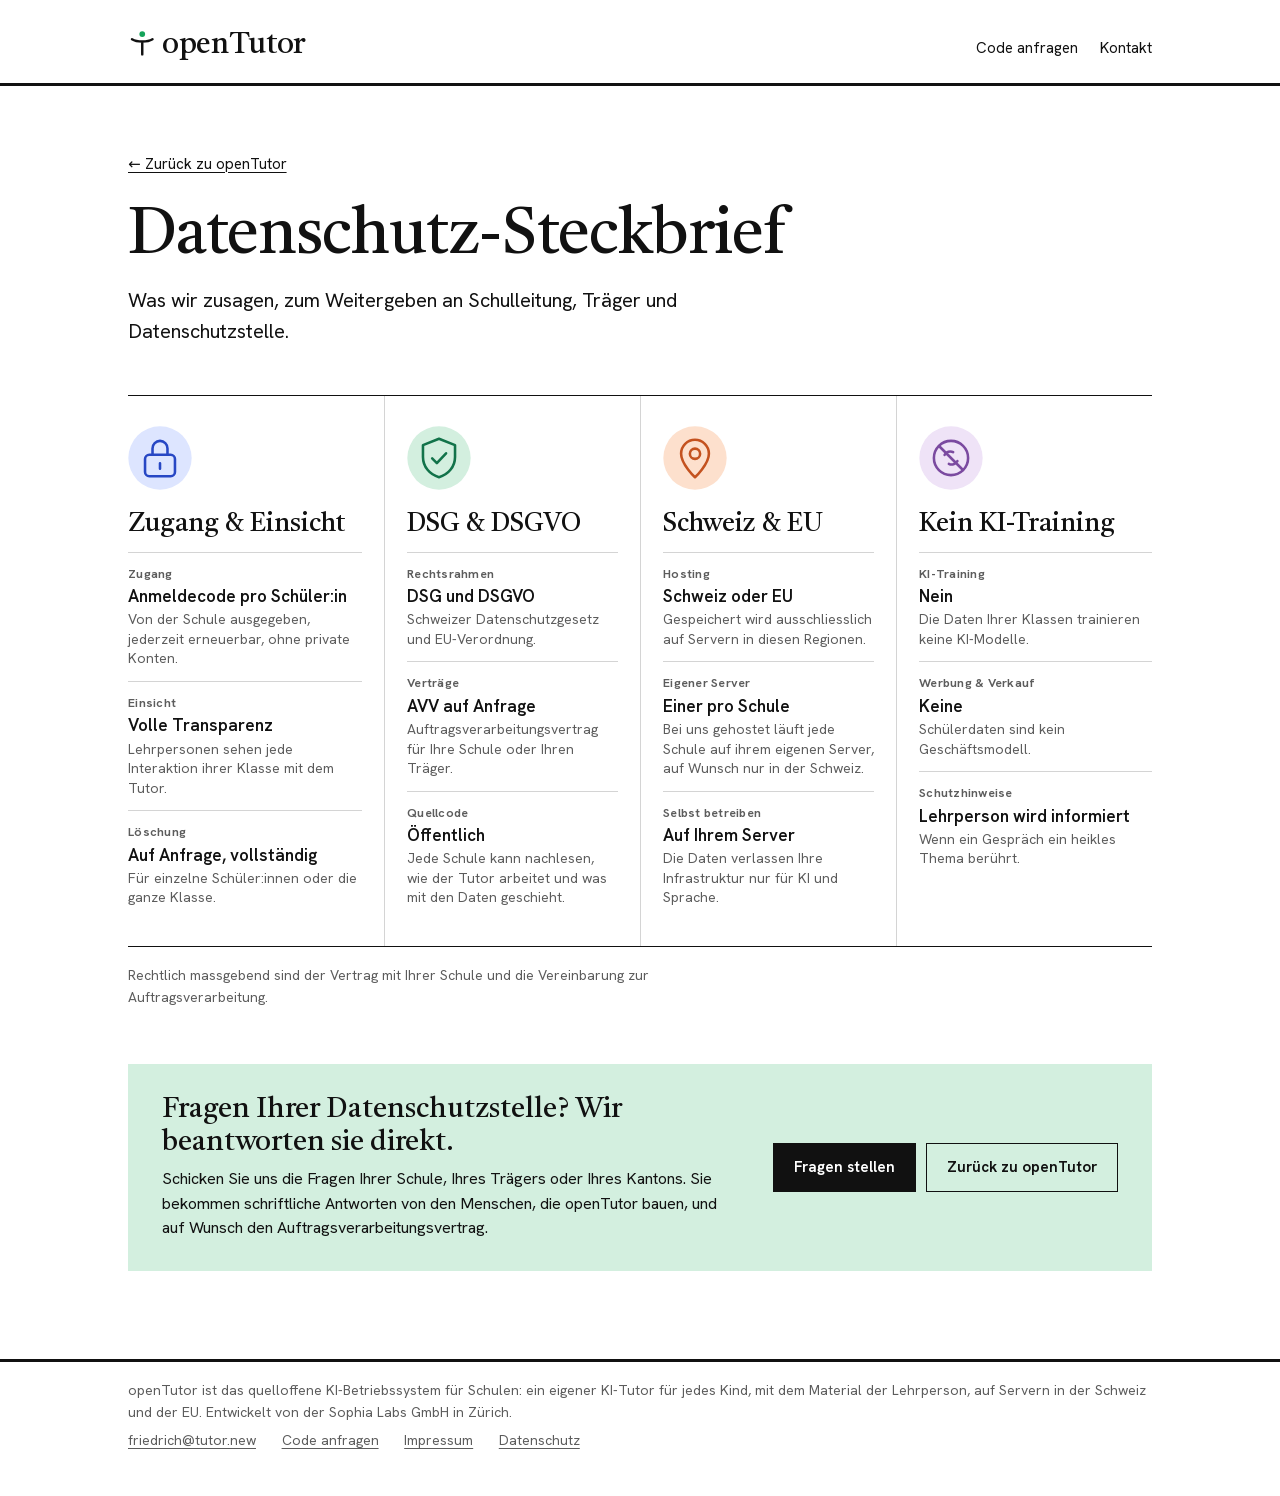
==== datenschutz/index.html @ 9e10bba2 "openTutor: structured data, clean addresses, fixed description line Subpages move to /datenschutz/, " ====
<!doctype html>
<html lang="de">
<head>
    <meta charset="utf-8">
    <meta name="viewport" content="width=device-width, initial-scale=1">
    <title>Datenschutz-Steckbrief – openTutor</title>
    <meta name="description" content="Wie openTutor mit den Daten von Schüler:innen umgeht: DSG und DSGVO, Hosting in der Schweiz oder der EU, kein KI-Training. Der Steckbrief zum Weitergeben.">
    <link rel="canonical" href="https://open.tutor.new/datenschutz/">
    <link rel="icon" href="/favicon.ico" sizes="32x32">
    <link rel="icon" href="/favicon.svg" type="image/svg+xml">
    <link rel="icon" href="/favicon-96.png" type="image/png" sizes="96x96">
    <link rel="apple-touch-icon" href="/apple-touch-icon.png">
    <link rel="manifest" href="/site.webmanifest">
    <meta name="theme-color" content="#ffffff">
    <meta property="og:type" content="website">
    <meta property="og:site_name" content="openTutor">
    <meta property="og:locale" content="de_CH">
    <meta property="og:url" content="https://open.tutor.new/datenschutz/">
    <meta property="og:title" content="Datenschutz-Steckbrief – openTutor">
    <meta property="og:description" content="Wie openTutor mit den Daten von Schüler:innen umgeht: DSG und DSGVO, Hosting in der Schweiz oder der EU, kein KI-Training. Der Steckbrief zum Weitergeben.">
    <meta property="og:image" content="https://open.tutor.new/og/datenschutz.png">
    <meta property="og:image:width" content="1200">
    <meta property="og:image:height" content="630">
    <meta property="og:image:alt" content="Datenschutz-Steckbrief von openTutor: DSG und DSGVO, Server in der Schweiz oder EU, kein KI-Training.">
    <meta name="twitter:card" content="summary_large_image">
    <link rel="preload" href="/fonts/Castoro-400-latin.woff2" as="font" type="font/woff2" crossorigin>
    <link rel="stylesheet" href="/style.css?v=c2c5f101f2">
    <style>
        /* Privacy fact sheet: four groups side by side, each with a two-tone icon and ruled terms,
           a legal note, and a call to action for the school's data protection office. */
        .dp {
            padding: 64px 0 88px;
        }

        .dp-back {
            display: inline-block;
            margin-bottom: 28px;
            font-size: 15px;
        }

        .dp h1 {
            margin: 0 0 14px;
            font-family: var(--serif);
            font-weight: 400;
            font-size: clamp(40px, 5.4vw, 64px);
            line-height: 1.05;
            letter-spacing: -0.015em;
        }

        .dp-lead {
            max-width: 34em;
            margin: 0 0 48px;
            font-size: 20px;
        }

        .dp-groups {
            display: grid;
            grid-template-columns: repeat(4, minmax(0, 1fr));
            border-top: 1px solid var(--ink);
            border-bottom: 1px solid var(--ink);
        }

        .dp-group {
            padding: 24px 22px 26px;
        }

        .dp-group:first-child {
            padding-left: 0;
        }

        .dp-group:last-child {
            padding-right: 0;
        }

        .dp-group + .dp-group {
            border-left: 1px solid var(--rule);
        }

        .dp-icon {
            display: block;
            width: 76px;
            height: 76px;
            margin: 0 0 14px -6px;
        }

        .dp-icon .tint { fill: var(--tint); }
        .dp-icon .glyph { fill: none; stroke: var(--tone); stroke-width: 1.2; stroke-linecap: round; stroke-linejoin: round; }
        .dp-blue { --tone: #2747c4; --tint: #dde5ff; }
        .dp-green { --tone: #12734a; --tint: #d3efdf; }
        .dp-orange { --tone: #c4521f; --tint: #fde0cd; }
        .dp-purple { --tone: #7b4aa0; --tint: #efe3f7; }

        .dp-group h2 {
            margin: 0 0 12px;
            font-family: var(--serif);
            font-weight: 400;
            font-size: 26px;
            line-height: 1.15;
        }

        .dp-group dl {
            margin: 0;
        }

        .dp-group dl div {
            padding: 11px 0 12px;
            border-top: 1px solid var(--rule);
        }

        .dp-group dt {
            font-size: 12.5px;
            font-weight: 650;
            letter-spacing: 0.02em;
            color: var(--muted);
        }

        .dp-group dd {
            margin: 2px 0 0;
            font-size: 17px;
            font-weight: 600;
            line-height: 1.3;
        }

        .dp-group small {
            display: block;
            margin-top: 3px;
            font-size: 14px;
            font-weight: 400;
            line-height: 1.4;
            color: var(--muted);
        }

        .dp-legal {
            max-width: 46em;
            margin: 18px 0 0;
            font-size: 14px;
            color: var(--muted);
        }

        .dp-cta {
            display: grid;
            grid-template-columns: minmax(0, 1.4fr) auto;
            gap: 24px 48px;
            align-items: center;
            margin-top: 56px;
            padding: 30px 34px;
            background: #d3efdf;
        }

        .dp-cta h2 {
            margin: 0 0 8px;
            font-family: var(--serif);
            font-weight: 400;
            font-size: 28px;
            line-height: 1.15;
        }

        .dp-cta p {
            margin: 0;
            font-size: 16px;
        }

        .dp-actions {
            display: flex;
            flex-wrap: wrap;
            gap: 10px;
        }

        .btn {
            padding: 12px 20px;
            font-size: 15px;
            font-weight: 650;
            text-decoration: none;
            border: 1.5px solid var(--ink);
        }

        .btn-primary {
            color: #fff;
            background: var(--ink);
        }

        .btn:hover {
            color: #fff;
            background: #2747c4;
            border-color: #2747c4;
        }

        .colophon {
            border-top: 3px solid var(--ink);
            font-size: 14px;
            color: var(--muted);
        }

        .colophon .wrap {
            display: flex;
            flex-wrap: wrap;
            gap: 0.4rem 1.6rem;
            padding-top: 18px;
            padding-bottom: 44px;
        }

        .colophon p {
            margin: 0 auto 0 0;
        }

        @media (max-width: 1000px) {
            .dp-groups {
                grid-template-columns: 1fr 1fr;
            }

            .dp-group:nth-child(3) {
                padding-left: 0;
                border-left: 0;
            }

            .dp-group:nth-child(2) {
                padding-right: 0;
            }

            .dp-group:nth-child(n + 3) {
                border-top: 1px solid var(--ink);
            }
        }

        @media (max-width: 640px) {
            .dp {
                padding-top: 40px;
            }

            .dp-groups {
                grid-template-columns: 1fr;
            }

            .dp-group,
            .dp-group:nth-child(2),
            .dp-group:nth-child(3) {
                padding: 22px 0 24px;
                border-left: 0;
            }

            .dp-group + .dp-group {
                border-top: 1px solid var(--ink);
                border-left: 0;
            }

            .dp-cta {
                grid-template-columns: 1fr;
                padding: 24px 22px;
            }
        }
    </style>
    <script type="application/ld+json">{"@context": "https://schema.org", "@graph": [{"@type": "WebSite", "@id": "https://open.tutor.new/#website", "url": "https://open.tutor.new/", "name": "openTutor", "inLanguage": "de", "publisher": {"@id": "https://open.tutor.new/#organization"}}, {"@type": "Organization", "@id": "https://open.tutor.new/#organization", "name": "Sophia Labs GmbH", "url": "https://open.tutor.new/", "logo": "https://open.tutor.new/icon-512.png", "email": "friedrich@tutor.new", "address": {"@type": "PostalAddress", "streetAddress": "Schärenmoosstrasse 76", "postalCode": "8052", "addressLocality": "Zürich", "addressCountry": "CH"}, "taxID": "CHE-441.358.240"}, {"@type": "SoftwareApplication", "@id": "https://open.tutor.new/#software", "name": "openTutor", "description": "openTutor ist das quelloffene KI-Betriebssystem für Schulen: ein eigener KI-Tutor für jedes Kind, mit dem Material der Lehrperson, auf Servern in der Schweiz und der EU.", "url": "https://open.tutor.new/", "applicationCategory": "EducationalApplication", "operatingSystem": "Web, iOS, Android", "inLanguage": "de", "author": {"@id": "https://open.tutor.new/#organization"}, "publisher": {"@id": "https://open.tutor.new/#organization"}, "offers": {"@type": "Offer", "price": "0", "priceCurrency": "CHF", "description": "Die Software ist kostenlos. Bei uns gehostet zahlt die Schule die KI-Nutzung nach Verbrauch."}}, {"@type": "WebPage", "@id": "https://open.tutor.new/datenschutz/#webpage", "url": "https://open.tutor.new/datenschutz/", "name": "Datenschutz-Steckbrief – openTutor", "inLanguage": "de", "isPartOf": {"@id": "https://open.tutor.new/#website"}, "about": {"@id": "https://open.tutor.new/#software"}, "dateModified": "2026-11-27"}]}</script>
</head>
<body>

<header class="masthead">
    <div class="wrap">
        <a class="wordmark" href="/"><svg class="wordmark-mark" viewBox="0 0 64 64" aria-hidden="true"><circle cx="32" cy="11.5" r="6.5" fill="#14a35a"/><path stroke="currentColor" d="M9 23c11 7 35 7 46 0M32 28.5V57" fill="none" stroke-width="5.5" stroke-linecap="round" stroke-linejoin="round"/></svg>openTutor</a>
        <nav aria-label="Links">
            <a href="mailto:friedrich@tutor.new?subject=Code%20von%20openTutor%20anfragen">Code anfragen</a>
            <a href="mailto:friedrich@tutor.new">Kontakt</a>
        </nav>
    </div>
</header>

<main>
    <section class="dp">
        <div class="wrap">
            <a class="dp-back" href="/">← Zurück zu openTutor</a>
            <h1>Datenschutz-Steckbrief</h1>
            <p class="dp-lead">Was wir zusagen, zum Weitergeben an Schulleitung, Träger und Datenschutzstelle.</p>
            <div class="dp-groups">
                <article class="dp-group">
                    <svg class="dp-icon dp-blue" viewBox="0 0 48 48" aria-hidden="true"><circle class="tint" cx="24" cy="24" r="20"/><g class="glyph" transform="translate(7.8 7.8) scale(1.35)"><rect x="5" y="10.5" width="14" height="10" rx="2"/><path d="M8.5 10.5V7.5a3.5 3.5 0 0 1 7 0v3M12 14.5v2.5"/></g></svg>
                    <h2>Zugang &amp; Einsicht</h2>
                    <dl>
                        <div><dt>Zugang</dt><dd>Anmeldecode pro Schüler:in<small>Von der Schule ausgegeben, jederzeit erneuerbar, ohne private Konten.</small></dd></div>
                        <div><dt>Einsicht</dt><dd>Volle Transparenz<small>Lehrpersonen sehen jede Interaktion ihrer Klasse mit dem Tutor.</small></dd></div>
                        <div><dt>Löschung</dt><dd>Auf Anfrage, vollständig<small>Für einzelne Schüler:innen oder die ganze Klasse.</small></dd></div>
                    </dl>
                </article>
                <article class="dp-group">
                    <svg class="dp-icon dp-green" viewBox="0 0 48 48" aria-hidden="true"><circle class="tint" cx="24" cy="24" r="20"/><g class="glyph" transform="translate(7.8 7.8) scale(1.35)"><path d="M12 3l7.5 3v5.5c0 4.6-3.2 8.3-7.5 9.5-4.3-1.2-7.5-4.9-7.5-9.5V6z"/><path d="M8.8 12.2l2.2 2.2 4.3-4.6"/></g></svg>
                    <h2>DSG &amp; DSGVO</h2>
                    <dl>
                        <div><dt>Rechtsrahmen</dt><dd>DSG und DSGVO<small>Schweizer Datenschutzgesetz und EU-Verordnung.</small></dd></div>
                        <div><dt>Verträge</dt><dd>AVV auf Anfrage<small>Auftragsverarbeitungsvertrag für Ihre Schule oder Ihren Träger.</small></dd></div>
                        <div><dt>Quellcode</dt><dd>Öffentlich<small>Jede Schule kann nachlesen, wie der Tutor arbeitet und was mit den Daten geschieht.</small></dd></div>
                    </dl>
                </article>
                <article class="dp-group">
                    <svg class="dp-icon dp-orange" viewBox="0 0 48 48" aria-hidden="true"><circle class="tint" cx="24" cy="24" r="20"/><g class="glyph" transform="translate(7.8 7.8) scale(1.35)"><path d="M12 21s-6.5-6.1-6.5-11a6.5 6.5 0 0 1 13 0c0 4.9-6.5 11-6.5 11z"/><circle cx="12" cy="10" r="2.4"/></g></svg>
                    <h2>Schweiz &amp; EU</h2>
                    <dl>
                        <div><dt>Hosting</dt><dd>Schweiz oder EU<small>Gespeichert wird ausschliesslich auf Servern in diesen Regionen.</small></dd></div>
                        <div><dt>Eigener Server</dt><dd>Einer pro Schule<small>Bei uns gehostet läuft jede Schule auf ihrem eigenen Server, auf Wunsch nur in der Schweiz.</small></dd></div>
                        <div><dt>Selbst betreiben</dt><dd>Auf Ihrem Server<small>Die Daten verlassen Ihre Infrastruktur nur für KI und Sprache.</small></dd></div>
                    </dl>
                </article>
                <article class="dp-group">
                    <svg class="dp-icon dp-purple" viewBox="0 0 48 48" aria-hidden="true"><circle class="tint" cx="24" cy="24" r="20"/><g class="glyph" transform="translate(7.8 7.8) scale(1.35)"><circle cx="12" cy="12" r="8"/><path d="M6.4 6.4l11.2 11.2M9 10.5c.8-1.4 2.6-2 4-1.2M15 13.5c-.8 1.4-2.6 2-4 1.2"/></g></svg>
                    <h2>Kein KI-Training</h2>
                    <dl>
                        <div><dt>KI-Training</dt><dd>Nein<small>Die Daten Ihrer Klassen trainieren keine KI-Modelle.</small></dd></div>
                        <div><dt>Werbung &amp; Verkauf</dt><dd>Keine<small>Schülerdaten sind kein Geschäftsmodell.</small></dd></div>
                        <div><dt>Schutzhinweise</dt><dd>Lehrperson wird informiert<small>Wenn ein Gespräch ein heikles Thema berührt.</small></dd></div>
                    </dl>
                </article>
            </div>
            <p class="dp-legal">Rechtlich massgebend sind der Vertrag mit Ihrer Schule und die Vereinbarung zur Auftragsverarbeitung.</p>
            <div class="dp-cta">
                <div>
                    <h2>Fragen Ihrer Datenschutzstelle? Wir beantworten sie direkt.</h2>
                    <p>Schicken Sie uns die Fragen Ihrer Schule, Ihres Trägers oder Ihres Kantons. Sie bekommen schriftliche Antworten von den Menschen, die openTutor bauen, und auf Wunsch den Auftragsverarbeitungsvertrag.</p>
                </div>
                <div class="dp-actions">
                    <a class="btn btn-primary" href="mailto:friedrich@tutor.new?subject=Datenschutzfragen%20zu%20openTutor">Fragen stellen</a>
                    <a class="btn" href="/">Zurück zu openTutor</a>
                </div>
            </div>
        </div>
    </section>
</main>

<footer class="colophon">
    <div class="wrap">
        <p>openTutor ist das quelloffene KI-Betriebssystem für Schulen: ein eigener KI-Tutor für jedes Kind, mit dem Material der Lehrperson, auf Servern in der Schweiz und der EU. Entwickelt von der Sophia Labs GmbH in Zürich.</p>
        <a href="mailto:friedrich@tutor.new">friedrich@tutor.new</a>
        <a href="mailto:friedrich@tutor.new?subject=Code%20von%20openTutor%20anfragen">Code anfragen</a>
        <a href="/impressum/">Impressum</a>
        <a href="/impressum/#datenschutz">Datenschutz</a>
    </div>
</footer>

</body>
</html>
---- style.css ----
/* openTutor site: black and white, ruled like an annual report. Castoro for headings,
   Hanken Grotesk for text, both self-hosted so the page loads nothing from third parties. */

@font-face {
    font-family: "Castoro";
    font-weight: 400;
    font-display: swap;
    src: url("/fonts/Castoro-400-latin.woff2") format("woff2");
    unicode-range: U+0000-00FF, U+0131, U+0152-0153, U+02BB-02BC, U+02C6, U+02DA, U+02DC, U+2000-206F, U+20AC, U+2122, U+2191, U+2193, U+2212, U+2215, U+FEFF, U+FFFD;
}
@font-face {
    font-family: "Castoro";
    font-weight: 400;
    font-display: swap;
    src: url("/fonts/Castoro-400-latin-ext.woff2") format("woff2");
    unicode-range: U+0100-02AF, U+0304, U+0308, U+0329, U+1E00-1E9F, U+1EF2-1EFF, U+2020, U+20A0-20AB, U+20AD-20C0, U+2113, U+2C60-2C7F, U+A720-A7FF;
}
@font-face {
    font-family: "Hanken Grotesk";
    font-weight: 100 900;
    font-display: swap;
    src: url("/fonts/HankenGrotesk-variable-latin.woff2") format("woff2");
    unicode-range: U+0000-00FF, U+0131, U+0152-0153, U+02BB-02BC, U+02C6, U+02DA, U+02DC, U+2000-206F, U+20AC, U+2122, U+2191, U+2193, U+2212, U+2215, U+FEFF, U+FFFD;
}
@font-face {
    font-family: "Hanken Grotesk";
    font-weight: 100 900;
    font-display: swap;
    src: url("/fonts/HankenGrotesk-variable-latin-ext.woff2") format("woff2");
    unicode-range: U+0100-02AF, U+0304, U+0308, U+0329, U+1E00-1E9F, U+1EF2-1EFF, U+2020, U+20A0-20AB, U+20AD-20C0, U+2113, U+2C60-2C7F, U+A720-A7FF;
}

:root {
    --ink: #111;
    --muted: #5c5c5c;
    --rule: #d4d4d4;
    --serif: "Castoro", "Baskerville", "Times New Roman", serif;
    --sans: "Hanken Grotesk", system-ui, sans-serif;
}

* {
    box-sizing: border-box;
}

body {
    margin: 0;
    background: #fff;
    color: var(--ink);
    font-family: var(--sans);
    font-size: 17px;
    line-height: 1.55;
    -webkit-font-smoothing: antialiased;
}

a {
    color: inherit;
    text-decoration-thickness: 1px;
    text-underline-offset: 0.2em;
}

a:hover {
    text-decoration-thickness: 2px;
}

.wrap {
    max-width: 1080px;
    margin: 0 auto;
    padding: 0 28px;
}

.masthead {
    border-bottom: 3px solid var(--ink);
}

.masthead .wrap {
    display: flex;
    align-items: baseline;
    gap: 2rem;
    padding-top: 22px;
    padding-bottom: 14px;
}

.wordmark {
    font-family: var(--serif);
    font-size: 30px;
    letter-spacing: -0.01em;
    text-decoration: none;
}

/* The T-figure mark sits on the wordmark's baseline and scales with its font size. */
.wordmark {
    white-space: nowrap;
}

.wordmark-mark {
    width: 0.95em;
    height: 0.95em;
    margin-right: 0.18em;
    vertical-align: -0.14em;
}

.masthead nav {
    display: flex;
    gap: 1.4rem;
    margin-left: auto;
    font-size: 15px;
}

.masthead nav a {
    white-space: nowrap;
    text-decoration: none;
}

.masthead nav a:hover {
    text-decoration: underline;
}

.opening {
    padding: 88px 0 80px;
}

.opening h1 {
    margin: 0 0 28px;
    font-family: var(--serif);
    font-weight: 400;
    font-size: clamp(40px, 6vw, 72px);
    line-height: 1.05;
    letter-spacing: -0.015em;
    text-wrap: balance;
}

.opening > .wrap > p {
    max-width: 36em;
    margin: 0 0 64px;
    font-size: 20px;
}

.points {
    display: grid;
    grid-template-columns: repeat(3, 1fr);
    margin: 0;
    padding: 0;
    list-style: none;
    border-top: 1px solid var(--ink);
    border-bottom: 1px solid var(--ink);
}

.points li {
    padding: 22px 24px 26px 0;
}

.points li + li {
    padding-left: 24px;
    border-left: 1px solid var(--rule);
}

/* The only colour on the page: one spot colour per point, a tinted disc under an offset line drawing. */
.points .icon {
    display: block;
    width: 96px;
    height: 96px;
    margin: 8px 0 18px;
}

.points .icon .tint {
    fill: var(--tint);
}

.points .icon .glyph {
    fill: none;
    stroke: var(--tone);
    stroke-width: 1.15;
    stroke-linecap: round;
    stroke-linejoin: round;
}

.icon-open {
    --tone: #2747c4;
    --tint: #dde5ff;
}

.icon-safe {
    --tone: #12734a;
    --tint: #d3efdf;
}

.icon-free {
    --tone: #c4521f;
    --tint: #fde0cd;
}

.points h2 {
    margin: 0 0 8px;
    font-family: var(--serif);
    font-weight: 400;
    font-size: 26px;
    line-height: 1.15;
}

.points p {
    margin: 0;
    font-size: 15px;
    color: var(--muted);
}

@media (max-width: 760px) {
    .opening {
        padding-top: 48px;
    }

    .points {
        grid-template-columns: 1fr;
    }

    .points li + li {
        padding-left: 0;
        border-left: 0;
        border-top: 1px solid var(--rule);
    }
}

/* Phone header: a smaller wordmark so the page heading leads, and nav links padded to a
   44px tap height without making the bar taller. */
@media (max-width: 600px) {
    .masthead .wrap {
        align-items: center;
        gap: 1rem;
        padding-top: 10px;
        padding-bottom: 8px;
    }

    .wordmark {
        font-size: 25px;
    }

    .masthead nav {
        gap: 0;
        margin-right: -10px;
    }

    .masthead nav a {
        padding: 12px 10px;
        line-height: 20px;
    }
}

@media (max-width: 380px) {
    .masthead .wrap {
        gap: 10px;
    }

    .wordmark {
        font-size: 21px;
    }

    .masthead nav {
        font-size: 14px;
    }

    .masthead nav a {
        padding-left: 6px;
        padding-right: 6px;
    }
}

@media (max-width: 340px) {
    .wordmark {
        font-size: 19px;
    }

    .masthead nav {
        font-size: 13px;
    }

    .masthead nav a {
        padding-left: 4px;
        padding-right: 4px;
    }
}
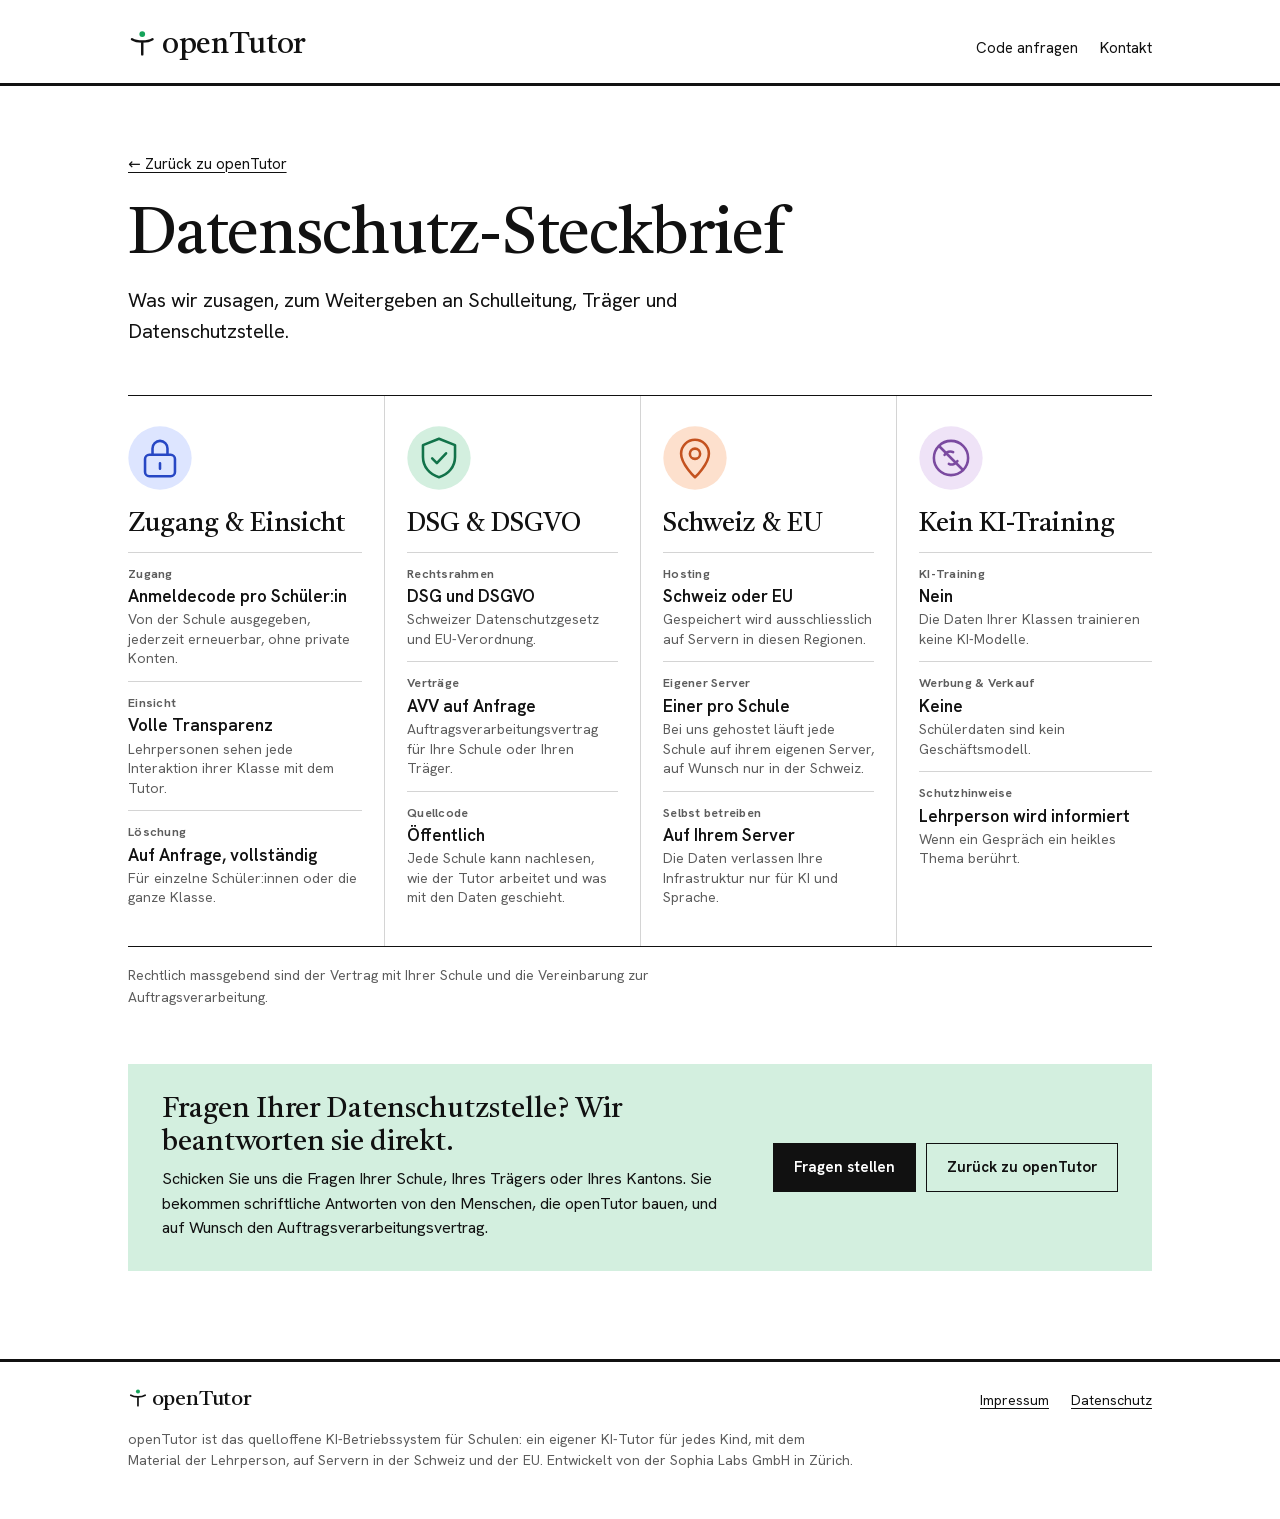
==== commit d69fe03f: "openTutor: quieter footer, Impressum without back link - Footer: mark and name, Impressum and Datens" ====
--- a/datenschutz/index.html
+++ b/datenschutz/index.html
@@ -24,7 +24,7 @@
     <meta property="og:image:alt" content="Datenschutz-Steckbrief von openTutor: DSG und DSGVO, Server in der Schweiz oder EU, kein KI-Training.">
     <meta name="twitter:card" content="summary_large_image">
     <link rel="preload" href="/fonts/Castoro-400-latin.woff2" as="font" type="font/woff2" crossorigin>
-    <link rel="stylesheet" href="/style.css?v=c2c5f101f2">
+    <link rel="stylesheet" href="/style.css?v=b874f4f20d">
     <style>
         /* Privacy fact sheet: four groups side by side, each with a two-tone icon and ruled terms,
            a legal note, and a call to action for the school's data protection office. */
@@ -183,24 +183,6 @@
             color: #fff;
             background: #2747c4;
             border-color: #2747c4;
-        }
-
-        .colophon {
-            border-top: 3px solid var(--ink);
-            font-size: 14px;
-            color: var(--muted);
-        }
-
-        .colophon .wrap {
-            display: flex;
-            flex-wrap: wrap;
-            gap: 0.4rem 1.6rem;
-            padding-top: 18px;
-            padding-bottom: 44px;
-        }
-
-        .colophon p {
-            margin: 0 auto 0 0;
         }
 
         @media (max-width: 1000px) {
@@ -324,11 +306,12 @@
 
 <footer class="colophon">
     <div class="wrap">
+        <a class="colophon-brand" href="/"><svg class="wordmark-mark" viewBox="0 0 64 64" aria-hidden="true"><circle cx="32" cy="11.5" r="6.5" fill="#14a35a"/><path stroke="currentColor" d="M9 23c11 7 35 7 46 0M32 28.5V57" fill="none" stroke-width="5.5" stroke-linecap="round" stroke-linejoin="round"/></svg>openTutor</a>
+        <nav aria-label="Rechtliches">
+            <a href="/impressum/">Impressum</a>
+            <a href="/impressum/#datenschutz">Datenschutz</a>
+        </nav>
         <p>openTutor ist das quelloffene KI-Betriebssystem für Schulen: ein eigener KI-Tutor für jedes Kind, mit dem Material der Lehrperson, auf Servern in der Schweiz und der EU. Entwickelt von der Sophia Labs GmbH in Zürich.</p>
-        <a href="mailto:friedrich@tutor.new">friedrich@tutor.new</a>
-        <a href="mailto:friedrich@tutor.new?subject=Code%20von%20openTutor%20anfragen">Code anfragen</a>
-        <a href="/impressum/">Impressum</a>
-        <a href="/impressum/#datenschutz">Datenschutz</a>
     </div>
 </footer>
 
--- a/style.css
+++ b/style.css
@@ -277,3 +277,44 @@
         padding-right: 4px;
     }
 }
+
+/* Footer: the mark and name on the left, the legal links on the right, the description below. */
+.colophon {
+    border-top: 3px solid var(--ink);
+    font-size: 14px;
+    color: var(--muted);
+}
+
+.colophon .wrap {
+    display: grid;
+    grid-template-columns: minmax(0, 1fr) auto;
+    gap: 12px 24px;
+    align-items: baseline;
+    padding-top: 22px;
+    padding-bottom: 48px;
+}
+
+.colophon-brand {
+    font-family: var(--serif);
+    font-size: 21px;
+    letter-spacing: -0.01em;
+    color: var(--ink);
+    text-decoration: none;
+    white-space: nowrap;
+}
+
+.colophon nav {
+    display: flex;
+    gap: 22px;
+}
+
+.colophon nav a {
+    color: var(--ink);
+}
+
+.colophon p {
+    grid-column: 1 / -1;
+    max-width: 52em;
+    margin: 0;
+    line-height: 1.5;
+}
